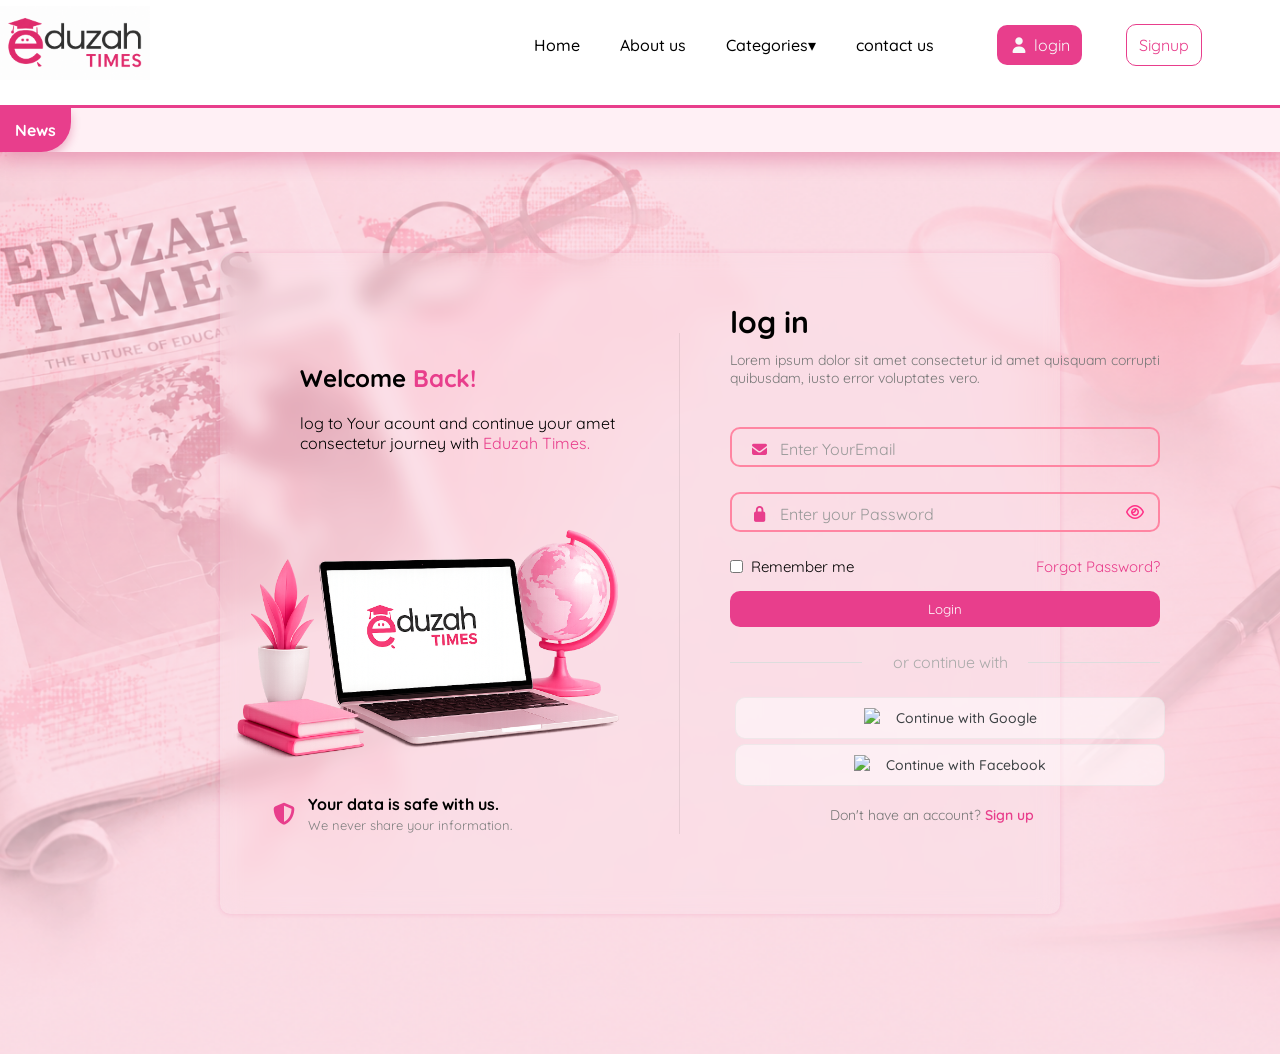
==== login.html @ 4630df05 "first commit" ====
<!DOCTYPE html>
<html lang="en">

<head>
  <meta charset="UTF-8">
  <meta name="viewport" content="width=device-width, initial-scale=1.0">
  <title>login</title>
  <link rel="stylesheet" href="./css/style.css">
  <link rel="stylesheet" href="./css/all.min.css">
  <link rel="preconnect" href="https://fonts.googleapis.com">
  <link rel="preconnect" href="https://fonts.gstatic.com" crossorigin>
  <link href="https://fonts.googleapis.com/css2?family=Quicksand:wght@300..700&display=swap" rel="stylesheet">
</head>

<body>
   <header id="Home">
    <div class="navbar">
      <div class="nav">
        <a href="index.html"><img src="logo.home.png"></a>
    <input type="checkbox" id="check">

    <label for="check" class="icons">
        <i class="fa-solid fa-bars"></i>
    </label>
        <ul>
          <li><a href="index.html#Home">Home</a></li>
          <li><a href="index.html#AboutuS">About us</a></li>
          <li class="dropdown">
            <a href="index.html#Categories">Categories▾</a>
            <div class="dropdown-content">
              <a href="#technology">technology</a>
              <a href="#politics">politics</a>
              <a href="#sports">sports</a>
              <a href="#Health">Health</a>
              <a href="#education">education</a>
              <a href="#life style">life style</a>
            </div>
          </li>
          <li><a href="index.html#contact-us">contact us</a></li>
          </ul>
        <div class="log-in">
         <a href="login.html">
           <i class="fa-solid fa-user"></i>login</a>
        </div>
        <div class="Sign-up">
       <a href=Signup.html>Signup</a>
        </div>
      
        <div class="search-btn">
          <i class="fa fa-search"></i>
        </div>
      </div>
      </div>
    
    <div class="ticker">
      <div class="ticker-label"> News</div>

      <div class="ticker-content">
        <p>Breaking: Eduzah Times is live–Explore education & tech updates now!</p>
      </div>
      </div>
      </header>

      <div class="ticker-search">
        <i class="fa-solid fa-xmark"></i>
      </div>
    </div>
  <section id="login">
    <!-- <div class="title">
      <h2>Log In</h2>
      <p>
        Lorem ipsum, dolor sit amet consectetur adipisicing elit.
      </p>
    </div> -->
    <div class="login-container">
      <!-- <small></small>
      <small></small>
      <small></small>
      <small></small> -->
      <div class="contact-content">
        <div class="login-left">

          <h1>Welcome <span>Back!</span></h1>
          <p>log to Your acount and continue your amet consectetur journey with <span>Eduzah Times.</span></p>
          <img src="log in.png.png">
          <div class="secure">
            <i class="fa-solid fa-shield-halved"></i>
            <div>
              <p>Your data is safe with us.</p>
              <span>We never share your information.</span>
            </div>
          </div>
        </div>
        <div class="login-right">
          <h2>log in</h2>
          <p>Lorem ipsum dolor sit amet consectetur id amet quisquam corrupti quibusdam, iusto error voluptates vero.
          </p>
          <form>
            <div class="input-box-11">
              <input type="email" required>
              <label><i class="fa-solid fa-envelope"></i> Enter YourEmail </label>
            </div>

            <div class="input-box-11">
              <input type="password" required>
              <label> <i class="fa-solid fa-lock"></i> Enter your Password</label>
              <div class="eye">
                <i class="fa-regular fa-eye"></i>
              </div>
            </div>
            <div class="options">
                <div class="remember">
              <input type="checkbox" id="f-end" name="lg" value="f-end">
              <label for="f-end">Remember me</label>
               </div>
              <a href="#">Forgot Password?</a>
          </div>

            <button type="submit" class="btn">Login</button>

            <div class="divider">or continue with</div>

            <div class="social-btns">
              <button class="google">
                <img src="https://developers.google.com/identity/images/g-logo.png" alt="Google">
                <span>Continue with Google</span>
              </button>
              </button>

              <button class="facebook">
                <img src="https://upload.wikimedia.org/wikipedia/commons/5/51/Facebook_f_logo_%282019%29.svg"
                  alt="Facebook">
                <span>Continue with Facebook</span>
              </button>
            </div>

            <p class="signup">
              Don't have an account? <a href="#">Sign up</a>
            </p>
          </form>
        </div>
      </div>
    </div>
  </section>

</body>

</html>
---- css/style.css ----
* {

    padding: 0;
    margin: 0;
    box-sizing: border-box;
    font-family: "Quicksand", sans-serif;

}

html {
    scroll-behavior: smooth;
}

html,
body {
    overflow-x: hidden;
}

/*---------------------------------------------------------------------------Home---------------------------------------------------------------------------------*/
/* ===== NAVBAR ===== */
#Home .navbar {
    position: fixed;
    top: 0;
    width: 100%;
    height: 12vh;
    background-color: white;
    z-index: 1000;
    border-bottom: 3px solid #E83E8C;

}

#Home .navbar .nav {
    display: flex;
    justify-content: space-between;
    align-items: center;
    width: 100%;
    max-width: 1300px;
    min-height: 90px;
    margin: auto;
}

#Home .navbar img {
    width: 100%;
    max-width: 150px;

}

#Home .navbar .nav ul {
    display: flex;
    list-style: none;
    margin-left: 25%;
}


#Home .navbar .nav ul a {
    margin: 0 20px;
    color: black;
    font-weight: 500;
    text-decoration: none;
}

#Home .navbar ul a:not(.dropdown-content a):hover {
    color: #E83E8C;
    border-bottom: 2px solid #E83E8C;
    cursor: pointer;
}

/* ===== SEARCH BUTTON ===== */
.search-btn {
    width: 35px;
    height: 35px;
    border-radius: 50%;
    border: 2px solid #E83E8C;
    display: flex;
    align-items: center;
    justify-content: center;
    cursor: pointer;
    position: relative;
    left: 70px;
}

.search-btn i {
    color: #E83E8C;
}

/* ===== DROPDOWN ===== */
.dropdown {
    position: relative;

}

.dropdown-content {
    display: none;
    position: absolute;
    background-color: #f9f9f9;
    min-width: 160px;
    box-shadow: 0px 8px 16px rgba(0, 0, 0, 0.2);
    z-index: 1000;
}

.dropdown-content a {
    color: black;
    padding: 12px 16px;
    display: block;
    text-decoration: none;
}

#drop {
    display: none;
}

.dropdown:hover .dropdown-content {
    display: block;

}

#Home .navbar .nav .dropdown-content a:hover {
    color: #E83E8C;
    cursor: pointer;
}

/* ===== BUTTONS ===== */
#Home .navbar .nav .log-in {
    background-color: #E83E8C;
    border-radius: 10px;
    padding: 10px 12px;

}

#Home .navbar .nav .log-in a {
    text-decoration: none;
    color: #f8f8f8;

}

#Home .navbar .nav .log-in a i {
    margin-right: 5px;
}

#Home .navbar .nav .log-in:hover {
    background-color: #ff3c97;

}

#Home .navbar .nav .Sign-up {
    border: 1px solid #E83E8C;
    border-radius: 10px;
    padding: 10px 12px;

}

#Home .navbar .nav .Sign-up a {
    text-decoration: none;
    color: #E83E8C;
}

#Home .navbar .nav .Sign-up:hover {
    background: #FFF0F5;

}

/* ===== HERO ===== */
#Home .home-content {
    background: url(home.jpg.png);
    background-repeat: no-repeat;
    background-size: cover;
    height: 85vh;
    display: flex;
    justify-content: center;
    align-items: center;
    background-position: center top;
    position: relative;
    margin-top: 120px;
}

#Home .home-content::before,
#login::before,
#Signup::before {
    content: "";
    position: absolute;
    top: 0;
    left: 0;
    height: 100%;
    width: 100%;
    background-color: rgba(232, 62, 140, 0.1);
}

header .home-content .content {
    text-align: center;
    z-index: 10;
}

header .content h1 {
    font-size: 50px;
}

header .content h1 span {
    font-size: 45px;
    color: #E83E8C;
}

header .content p {
    margin: 20px auto 40px;
    color: black;
    width: 100%;
    max-width: 530px;
}

/* ===== BUTTON HERO ===== */
.btn-hero {
    padding: 15px 30px;
    border-radius: 15px;
    text-decoration: none;
    color: #E83E8C;
    border: 1px solid #E83E8C;
}

.btn-hero:hover {
    background-color: #E83E8C;
    color: #f8f8f8;
}

/* ===== TICKER ===== */
.ticker {
    position: fixed;
    top: 12vh;
    width: 100%;
    display: flex;
    align-items: center;
    background: #FFF0F5;
    overflow: hidden;
    box-shadow: 0 8px 20px rgba(194, 24, 91, 0.3);
    z-index: 999;

}

.ticker-label {
    background: #E83E8C;
    color: white;
    padding: 12px 15px;
    font-weight: bold;
    cursor: pointer;
    border-bottom-right-radius: 30px;
    box-shadow: 0 5px 10px rgba(194, 24, 91, 0.3);
}

.ticker-content {
    flex: 1;
    overflow: hidden;
    white-space: nowrap;
}

.ticker-content p {
    display: inline-block;
    padding-left: 100%;
    animation: scroll 12s linear infinite;
    color: #E83E8C;
}

@keyframes scroll {
    from {
        transform: translateX(0);
    }

    to {
        transform: translateX(-100%);
    }
}


.ticker-search {
    padding: 10px 15px;
    color: #E83E8C;
    font-size: 18px;
    cursor: pointer;
}

.icons {
    display: none;
    font-size: 20px;
    color: #E83E8C;
    cursor: pointer;
}

#check {
    display: none;
}


/* ------------------------------------------------------------------------About US------------------------------------------------------------------------------- */

/* ===== SECTIONS GENERAL ===== */
#AboutuS,
#Categories,
#contact-us .title {
    text-align: center;
    padding: 40px 20px;
    background: #FFF0F6;
}

/* ===== TITLE ===== */
.title h2 {
    font-size: 35px;
    color: #000;
    margin-bottom: 20px;
    position: relative;
    display: inline-block;
}

.title h2::after {
    content: "";
    position: absolute;
    left: 50%;
    transform: translateX(-50%);
    bottom: -10px;
    width: 40px;
    border-bottom: 3px solid #E83E8C;
}

.title p {
    font-size: 18px;
    margin-bottom: 20px;
}

/* ===== ABOUT SECTION ===== */
.about-content {
    display: flex;
    justify-content: center;
    align-items: flex-start;
    gap: 50px;
    flex-wrap: wrap;
    margin-top: 20px;
}

.about-content .col {
    flex: 1;
    min-width: 300px;
}


/* ===== TEXT ===== */
.about-content .col h2 {
    text-align: left;
    color: #E83E8C;
    padding-left: 150px;

}

.about-content p {
    width: 100%;
    max-width: 550px;
    text-align: left;
    padding-left: 150px;
    position: relative;
    color: black;
}

.about-content p::after {
    content: "";
    border-bottom: 2px solid #55555531;
    position: absolute;
    bottom: -30px;
    left: 70%;
    transform: translateX(-50%);
    width: 90%;
    max-width: 800px;

}

/* ===== LIST ===== */
.about-content .col ul {
    text-align: left;
    list-style: none;
    line-height: 1.6;
    /* margin-left: 150px; */
    padding-left: 150px;

}

.about-content .col ul i {
    color: #E83E8C;
    font-size: 15px;
}

/* ===== ICON ===== */
.about-content .col .icon {
    width: 60px;
    height: 60px;
    border-radius: 50%;
    background: #ffe4f0;
    color: #E83E8C;
    display: flex;
    align-items: center;
    justify-content: center;
    cursor: pointer;
    position: relative;
    left: 70px;
    top: 55px;
    animation: float 3s linear infinite;

}

@keyframes float {
    0% {
        transform: translateY(0);
    }

    25% {
        transform: translatex(-25px);

    }

    50% {
        transform: translatex(-50px);
    }

    75% {
        transform: translatex(-25px);
    }

    100% {
        transform: translatex(0);
    }
}

/* ===== IMAGE ===== */
.about-content .col img {
    width: 92%;
    border-radius: 15px;
    margin-top: 65PX;
    box-shadow: 0 10px 20px rgba(232, 62, 140, 0.2);
}

/* ------------------------------------------------------------Categories-------------------------------------------------------------------------------------------- */
/* ===== CATEGORY BOX ===== */
.Categories-box {
    display: inline-block;
    width: 100%;
    max-width: 400px;
    height: 52vh;
    margin: 20px;
    padding: 20px;
    border-radius: 6px;
    box-shadow: 0 0 5px rgba(232, 62, 140, 0.2);
    background: white;
    position: relative;
    transition: all 0.4s ease;

}

.Categories-box:hover {
    transform: translateY(-15px) scale(1.05);
    box-shadow: 0 25px 40px rgba(232, 62, 141, 0.182);
}

/* ===== ICON ===== */
.Categories-box i {
    width: 120px;
    height: 120px;
    margin: 0 auto 20px;
    display: flex;
    align-items: center;
    justify-content: center;
    font-size: 40px;
    color: #E83E8C;
    border: 10px solid #E83E8C;
    border-radius: 50%;
    transition: 0.4s ease;
}

.Categories-box i:hover {
    background: #E83E8C;
    color: #fff;
    box-shadow: 0 0 0 15px #fcd6e3;
    cursor: pointer;
}

/* ===== TITLE ===== */
.Categories-box h3 {
    font-size: 25px;
    font-weight: bold;
    margin: 20px 0;
    color: #000;
}

/* ===== TEXT ===== */
.Categories-box p {
    margin-bottom: 25px;
}

/* ===== BUTTON ===== */
.btn-categories {
    display: inline-block;
    padding: 10px 40px;
    border-radius: 15px;
    background: #E83E8C;
    color: #fff;
    text-decoration: none;
    transition: 0.3s;
}

.btn-categories:hover {
    background: #ff3c97;
}

.btn-categories:focus {
    box-shadow: 0 0 0 10px #fcd6e3;
}

/* ===== footer===== */
.Categories-box:hover .footer {

    position: absolute;
    left: 0;
    bottom: 0;
    height: 2px;
    width: 100%;
    background-color: #E83E8C;
    animation: linemove 1s ease;


}


@keyframes linemove {
    0% {
        width: 0;
    }

    100% {
        width: 100%;
    }

}

/* ---------------------------------------------------------contact us--------------------------------------------------------------------------------------------------- */

/* ===== CONTACT SECTION ===== */
#contact-us {
    padding: 20px;
    background: #FFF0F6;
}

/* ===== CONTAINER ===== */
.container {
    width: 100%;
    max-width: 80%;
    margin: auto;
    padding: 30px;
    box-shadow: 0 0 5px rgba(232, 62, 140, 0.2);
    background: white;
    position: relative;

    overflow: hidden;
    border-radius: 30px;
}


.container::before {
    content: "";

    position: absolute;

    width: 200%;
    height: 200%;

    top: -50%;
    left: -50%;

    background: conic-gradient(transparent 0deg,
            #ff4da6, 90deg,
            #ff4da6a4, 180deg,
            #ff99cc, 270deg,
            transparent 360deg);

    animation: rotate 4s linear infinite;

}


.container::after {
    content: "";

    position: absolute;

    inset: 10px;

    border-radius: 30px;
    background-color: white;
}


.container * {
    position: relative;
    z-index: 2;
}


@keyframes rotate {
    0% {
        transform: rotate(0deg);
    }

    100% {
        transform: rotate(360deg);
    }
}

/* ===== LAYOUT =====*/
#contact-us .contact-content {
    display: flex;
    justify-content: space-between;
    align-items: flex-start;
    gap: 40px;
}

/* ===== TITLE ===== */
#contact-us h1 {
    position: relative;
    margin-bottom: 30px;
}

#contact-us h1::after {
    content: "";
    position: absolute;
    left: 0;
    bottom: -10px;
    width: 80px;
    border-bottom: 4px solid #E83E8C;
}

/* ===== FORM ===== */

#contact-us form input,
#contact-us form textarea {

    display: block;
    width: 500px;

    padding: 10px 15px;
    margin: 10px 0;
    border-radius: 5px;
    outline: none;
    border: 1px solid #E83E8C;
    border-radius: 10px;
    background-color: white;

}

/* ===== FOCUS ===== */
#contact-us .contact-content form input:focus,
#contact-us .contact-content form textarea:focus,
#contact-us .contact-content button:focus {
    border-color: #FF85A2;
    box-shadow: 0 0 0 7px #fcd6e3;
}

/* ===== BUTTON ===== */
.btn {
    margin-top: 15px;
    padding: 10px 35px;
    border-radius: 20px;
    background: #E83E8C;
    color: #fff;
    border: none;
    cursor: pointer;
    transition: 0.3s;
}

#contact-us .contact-content .btn {
    margin-left: 40%;
}

#contact-us .contact-content .btn:hover {
    background: #ff3c97;
}

#contact-us .contact-content .btn:focus {

    box-shadow: 0 0 0 10px #fcd6e3;

}

/* ===== RIGHT CONTENT ===== */
.right-content {
    line-height: 1.7;
}

.right-content p {
    font-size: 17px;
    margin-bottom: 20px;
}

/* ===== ICONS ===== */
#contact-us .contact-content i {
    color: #E83E8C;
    margin-right: 10px;
}

#contact-us a i {
    margin-top: 15px;
    padding: 10px 25px 10px 13px;
    border-radius: 50%;
    border: 1px solid #E83E8C;
    background-color: white;
    transition: 0.3s;
}

#contact-us a i:hover {
    background: #E83E8C;
    color: #fff;
}

/* ---------------------------------------------------------------------------log in------------------------------------------------------------------------- */
#login,
#Signup {
    padding: 140px 40px;
    background: url(home.jpg.png);
    background-repeat: no-repeat;
    margin-top: 70px;
    display: flex;
    background-size: cover;
    background-position: center top;
    justify-content: center;
    align-items: center;
    min-height: 100vh;
    position: relative;

}

#login .title {
    text-align: center;
}


/* ===== CONTAINER ===== */
.login-container {
    width: 70%;
    margin: auto;
    padding: 50px;
    border-radius: 10px;
    background: rgba(255, 255, 255, 0.08);
    backdrop-filter: blur(10px);
    box-shadow: 0 0 5px rgba(232, 62, 140, 0.2);
}

/* ===== LAYOUT ===== */
#login .contact-content {
    display: flex;
    justify-content: space-between;
    align-items: center;
    gap: 30px;
    color: #000;
}

#login .contact-content .login-left {
    position: relative;
}

#login .contact-content .login-left::after {
    content: "";
    position: absolute;
    top: 0;
    bottom: 0;
    right: 20px;
    width: 1px;
    background-color: rgba(0, 0, 0, 0.08);

}

#login .contact-content .login-left h1 {
    margin: 30px 0 20px 30px;

}

#login .contact-content .login-left h1 span,
#login .contact-content .login-left p span {
    color: #E83E8C;

}

#login .contact-content .login-left p {
    margin: 0 0 50px 30px;
}

#login .contact-content .login-left img {
    position: relative;
    right: 60px;
    width: 430px;

}

#login .contact-content .login-left .secure {
    display: flex;
    align-items: center;
    gap: 10px;
}

#login .contact-content .login-left .secure i {
    color: #E83E8C;
    font-size: 22px;
}

#login .contact-content .login-left .secure p {
    margin: 0;
    font-weight: bold;
}

#login .contact-content .login-left .secure span {
    font-size: 13px;
    color: gray;
}

#login .login-right h2 {
    color: black;
    margin-bottom: 10px;
    font-size: 30px;
    font-weight: bold;
}

#login .login-right p {
    font-size: 14px;
    color: #777;
    margin-bottom: 40px;
    width: 500px;
}

.input-box-11 {
    position: relative;
    margin-bottom: 25px;
}

#login .login-right form .input-box-11 input {

    display: block;
    width: 430px;
    padding: 10px 15px;
    border-radius: 5px;
    outline: none;

    background: transparent;
    border: 2px solid #FF85A2;
    border-radius: 10px;

}

#login .login-right form .input-box-11 input:focus,
#login .login-right form .btn:focus,
.signup-btn:focus,
.input-box input:focus,
.input-box select:focus {
    border-color: #FF85A2;
    box-shadow: 0 0 0 7px #ff549038;
}


.input-box-11 label {
    position: absolute;
    left: 20px;
    top: 12px;
    color: #999;
    transition: 0.3s;
}

.input-box-11 label i {
    color: #E83E8C;
    font-size: 15px;
    margin-right: 7px;
}

.input-box-11 input:focus+label {
    top: -10px;
    left: 8px;
    font-size: 12px;
    color: #E83E8C;
    background: #fcd6e3;
    padding: 0 5px;
}

.input-box-11 .eye i {
    position: absolute;
    top: 50%;
    right: 17%;
    transform: translatey(-50%);
    color: #ff2f86;
}

input[type="checkbox"] {
    accent-color: #E83E8C;
}

.options {
    font-size: 15px;
    display: flex;
    align-items: center;
}

.remember {
    display: flex;
    align-items: center;
    gap: 8px;
}

.options a {
    text-decoration: none;
    color: #E83E8C;
    margin-left: auto;
    margin-right: 70px;

}

.options a:hover {
    text-decoration: underline;
}

#login .btn {
    width: 430px;
    background: #E83E8C;
    color: white;
    border: none;
    border-radius: 10px;
    cursor: pointer;
    padding: 10px 15px;
}

#login .btn:hover,
.signup-btn:hover {
    transform: translateY(-3px);
}

.divider {
    margin: 25px 60px 25px 0;
    color: #aaa;
    text-align: center;
    position: relative;
}

.divider::before,
.divider::after {
    content: "";
    width: 30%;
    height: 1px;
    background: #ddd;

    position: absolute;
    top: 50%;
}

.divider::before {
    left: 0;
}

.divider::after {
    right: 10px;
}

.social-btns button {
    border: 1px solid #dddddd6d;
    background: rgba(255, 255, 255, 0.501);
    padding: 10px 20px;
    border-radius: 10px;
    margin: 5px;
    cursor: pointer;
    font-size: 14px;
    font-weight: 500;
}

.social-btns .google,
.social-btns .facebook {
    display: flex;
    align-items: center;
    justify-content: center;
    gap: 12px;
    color: #3c4043;
    width: 430px;
    transition: all 0.3s ease;
}

.social-btns .google:hover,
.social-btns .facebook:hover {
    border-color: #ff2f86;
}

.facebook img,
.google img {
    width: 20px;
    height: 20px;
}

.signup {
    margin: 20px 20%;

}

.signup a {
    color: #E83E8C;
    text-decoration: none;
    font-weight: 600;
}

.signup a:hover {
    text-decoration: underline;
}

/*-----------------------------------------------------------------------sign up--------------------------------------------------------------------*/
#Signup .title {
    text-align: center;
}

#Signup .sign-up {
    display: flex;
    justify-content: center;
    align-items: center;

}

/* ================= CONTAINER ================= */

.signup-container {
    width: 100%;
    max-width: 1200px;

    display: flex;
    align-items: flex-start;
    justify-content: space-around;

}

/* ================= FORM ================= */

.form-box {
    width: 520px;

    background: rgba(255, 255, 255, 0.08);
    backdrop-filter: blur(10px);
    padding: 45px;
    margin-top: 30PX;
    border-radius: 25px;

    box-shadow: 0 10px 40px rgba(255, 78, 151, .15);
}


.form-box h2 {
    text-align: center;
    font-size: 35px;
    margin-bottom: 10px;
}

.form-box h2 span {
    color: #ff2f86;
}

.form-box .text {
    text-align: center;
    color: #666;
    margin-bottom: 35px;
}

/* INPUTS */

.row {
    display: flex;
    gap: 15px;
}

.input-box {
    width: 100%;
    margin-bottom: 20px;
    position: relative;
}

.input-box input,
.input-box select {
    width: 100%;
    padding: 10px 15px;
    background: transparent;
    border: 2px solid #FF85A2;
    border-radius: 14px;

    padding-left: 50px;

    font-size: 14px;
    outline: none;

    transition: .3s;
}

input[type="date"]::-webkit-calendar-picker-indicator {
    filter: invert(41%) sepia(94%) saturate(2474%) hue-rotate(307deg) brightness(101%) contrast(101%);

}

select {
    appearance: none;
}

.input-box i {
    position: absolute;
    top: 50%;
    left: 18px;
    transform: translateY(-50%);
    color: #ff2f86;
}

.eye {
    right: 18px;
    left: auto !important;
    cursor: pointer;
    color: #E83E8C;
}

/* BUTTON */

.signup-btn {
    width: 100%;
    padding: 10px 15px;

    border: none;
    border-radius: 14px;

    background: linear-gradient(to right, #ff2f86, #ff5ca8);

    color: white;
    font-size: 18px;

    cursor: pointer;

    transition: .3s;
}


/* OR */

.or {
    text-align: center;
    margin: 25px 0;
    color: #777;
    position: relative;
}

.or::before,
.or::after {
    content: "";
    width: 35%;
    height: 1px;
    background: #ddd;

    position: absolute;
    top: 50%;
}

.or::before {
    left: 0;
}

.or::after {
    right: 0;
}

/* BOTTOM */

.bottom {
    text-align: center;
    margin-top: 25px;
    color: #555;
}

.bottom a {
    color: #ff2f86;
    text-decoration: none;
    font-weight: 600;
}

.bottom a:hover {
    text-decoration: underline;
}

/*-------------------------------------------------------------------------footer-----------------------------------------------------------------------*/

#footer {
    background-color: #E83E8C;
    padding: 6rem 5rem;
}

#footer .footer-top .row {
    display: grid;
    grid-template-columns: 1.5fr 1fr 1.5fr 1.5fr;
    column-gap: 3rem;

}

#footer .footer-top .row h2 {

    color: white;
    font-size: 22px;

}

#footer .footer-top .row hr {

    width: 50px;
    height: 2px;
    background-color: white;
    border: none;
    border-radius: 5px;
    margin: 10px 0 2rem;

}

#footer .footer-top .row p {
    color: white;
}

#footer .footer-top .row .col-1 .social {

    margin-top: 30px;

}

#footer .footer-top .row .col-1 .social a {

    font-size: 14px;
    border: 2px solid white;
    border-radius: 50%;
    color: white;
    padding: 9px;
    margin-right: 10px;
    transition: all 0.3s ease;


}

#footer .footer-top .row .col-1 .social a:hover {

    background-color: white;
    color: #E83E8C;

}

#footer .footer-top .row .col-2 ul li {

    color: white;
    margin: 15px 0;
    transition: all 0.3s ease;
    list-style: none;

}

#footer .footer-top .row .col-2 ul li:hover {
    transform: translateX(10px);
}

#footer .footer-top .row .col-2 ul li a {

    color: white;
    margin-right: 5px;

}

#footer .footer-top .row .col-4 p {

    margin-bottom: 20px;

}

#footer .footer-top .row .col-3 ul li {

    margin: 15px 0;
    color: white;
    list-style: none;

}

#footer .footer-top .row .col-4 {
    position: relative;
}

#footer .footer-top .row .col-4 input {

    padding: 15px;
    width: 100%;
    color: white;
    background-color: transparent;
    border: 1px solid white;
    border-radius: 5px;
    outline-color: none;
    position: relative;

}

#footer .footer-top .row .col-4 input::placeholder {
    color: white;
}

#footer .footer-top .row .col-4 input:focus {
    border-color: #FF85A2;
}


#footer .footer-top .row .col-4 button {
    position: absolute;
    right: 0;
    bottom: 62px;
    border: none;
    border-top-right-radius: 5px;
    border-bottom-right-radius: 5px;
    padding: 15.5px 15px;

}

#footer .footer-top .row .col-4 button i {
    color: #E83E8C;
    font-size: 16px;
    cursor: pointer;
    transition: all 0.3s ease;

}

#footer .footer-top .row .col-4 button i:hover {
    color: #000;

}

/* --------------------------------------------------------------------------------------- */
#footer-bottom {
    padding: 2rem;
    text-align: center;
    background-color: #ff3e98ef;
}

#footer-bottom .copyright p {
    color: white;
}

#footer-bottom .copyright a {
    font-weight: 600;
    color: white;
}


/* ================= RESPONSIVE ================= */

@media(max-width:768px) {
    #Home .navbar img {
        width: 100%;
        max-width: 120px;
        margin-left: 30px;

    }

    .icons {
        display: inline-block;
        margin-left: auto;
        width: 35px;
        height: 35px;
        border: 2px solid #E83E8C;
        display: flex;
        align-items: center;
        justify-content: center;
        border-radius: 50%;
    }


    .search-btn {
        width: 35px;
        height: 35px;
        border-radius: 50%;
        border: 2px solid #E83E8C;
        display: flex;
        align-items: center;
        justify-content: center;
        position: relative;
        left: -80px;
    }



    .nav ul {
        position: absolute;

        top: 85px;
        right: 0px;

        width: 260px;

        background: white;

        flex-direction: column;
        align-items: flex-start;

        border-radius: 18px;

        box-shadow: 0 8px 25px rgba(0, 0, 0, 0.1);

        max-height: 0;
        overflow: hidden;

        transition: 0.5s;

        padding: 0 20px;

        z-index: 100;
    }

    #check:checked~ul {
        max-height: 800px;
        padding: 20px 20px 110px 0px;
    }

    .nav ul li {
        margin: 12px 0;
    }


    .log-in {
        position: absolute;

        top: 280px;
        right: 25px;


        width: 220px;

        opacity: 0;

        transition: 0.5s;

        z-index: 101;
    }

    .log-in a {
        display: flex;
        align-items: center;
        gap: 10px;
    }



    .Sign-up {
        position: absolute;

        top: 330px;
        right: 25px;

        width: 220px;

        opacity: 0;

        transition: 0.5s;

        z-index: 101;
    }

    .Sign-up a {
        display: block;

    }


    #check:checked~.log-in,
    #check:checked~.Sign-up {
        opacity: 1;

    }


    header .content h1 {
        font-size: 32px;
    }

    header .content p {
        width: 90%;

    }


    .about-content {
        flex-direction: column;
    }

    .about-content .col h2,
    .about-content p {
        width: 100%;
        text-align: left;
    }

    .about-content .col ul {
        text-align: left;
    }




    .Categories-box {
        width: 90%;
        height: auto;
    }

    .container {
        max-width: 95%;
        padding: 20px;
    }

    .left-content,
    .right-content {
        width: 100%;
    }

    #contact-us .contact-content {
        flex-direction: column;
    }



    #contact-us form input,
    #contact-us form textarea {
        width: 100%;


    }

    .login-container {
        width: 95%;
        padding: 20px;
        text-align: center;
    }

    #login .contact-content {
        flex-direction: column;
    }

    #login .contact-content .login-left img {
        width: 100%;
        right: 0;
    }

    #login .login-right p {
        width: 100%;
    }

    #login .contact-content .login-left::after {
        content: "";
        position: absolute;
        top: auto;
        bottom: -20px;
        left: 0;
        right: 0;
        width: 100%;
        height: 1px;
    }

    #login .contact-content .login-left .secure {
        display: flex;
        justify-content: center;
        align-items: center;

    }

    #login .login-right form .input-box-11 input,
    #login .btn,
    .social-btns .google,
    .social-btns .facebook {
        width: 100%;

    }

    .input-box-11 .eye i {
        position: absolute;
        right: 5%;
    }

    .options a {
        text-decoration: none;
        color: #E83E8C;
        margin-left: auto;
        margin-right: 10px;

    }

    .divider {
        margin-left: 60px;
        text-align: center;
        position: relative;
        font-size: 13px;
    }


    .divider::before,
    .divider::after {
        content: "";
        width: 35%;
        height: 1px;
        background: #ddd;

        position: absolute;
        top: 50%;
    }

    .divider::before {
        left: -20px;
    }

    .divider::after {
        right: -20px;
    }

    .signup {
        margin: 0;
    }

    #footer .footer-top .row {
        grid-template-columns: 1.5fr 1fr;
        row-gap: 50px;

    }

    #footer {
        padding: 3rem 1.5rem;
    }

    #footer .footer-top .row .col-4 button {
        position: absolute;
        right: 0;
        bottom: 42px;
    }

}

@media screen and (max-width:500px) {

    .about-content p::after {
        display: none;
    }
}

@media screen and (max-width:576px) {



    /* ===== HERO ===== */

    #Home .home-content {

        margin-top: 90px;

        padding: 50px;
    }

    header .content h1 {
        font-size: 24px;
    }

    header .content h1 span {
        font-size: 26px;
    }

    header .content p {
        width: 100%;
        font-size: 14px;
    }

    /* ===== ABOUT ===== */

    .about-content {
        flex-direction: column;
    }


    .about-content p::after {
        content: "";
        border-bottom: 2px solid #55555531;
        position: absolute;
        bottom: -30px;
        left: 65%;
        width: 100%;
        max-width: 380px;

    }

    .about-content .col img {
        width: 100%;
    }


    /* ===== CATEGORIES ===== */

    .Categories-box {
        width: 95%;
        height: auto;
    }

    /* ===== CONTACT ===== */

    .container {
        max-width: 100%;
        padding: 15px;
    }

    #contact-us .contact-content {
        flex-direction: column;
    }

    #contact-us form input,
    #contact-us form textarea {
        width: 100%;
    }


    .options {
        font-size: 13px;
    }

    .options a {
        text-decoration: none;
        color: #E83E8C;
        margin-left: auto;
        margin-right: 20px;

    }

    .divider {
        margin-left: 50px;
        color: #aaa;
        text-align: center;
        position: relative;
        font-size: 13px;
    }

    .or {
        font-size: 13px;
    }

    .divider::before,
    .divider::after {
        content: "";
        width: 35%;
        height: 1px;
        background: #ddd;

        position: absolute;
        top: 50%;
    }

    .or::before,
    .or::after {
        content: "";
        width: 25%;
    }



    .divider::before {
        left: -35px;
    }


    .divider::after {
        right: -35px;
    }


    .signup-container {
        width: 100%;
        max-width: 75%;

        padding: 20px;

    }


    /* ===== FOOTER ===== */

    #footer .footer-top .row {
        grid-template-columns: 1fr;
    }

    #footer .footer-top .row .col-4 button {
        position: absolute;
        right: 0;
        bottom: 0px;
    }

    #footer {
        padding: 3rem 1rem;
    }

}
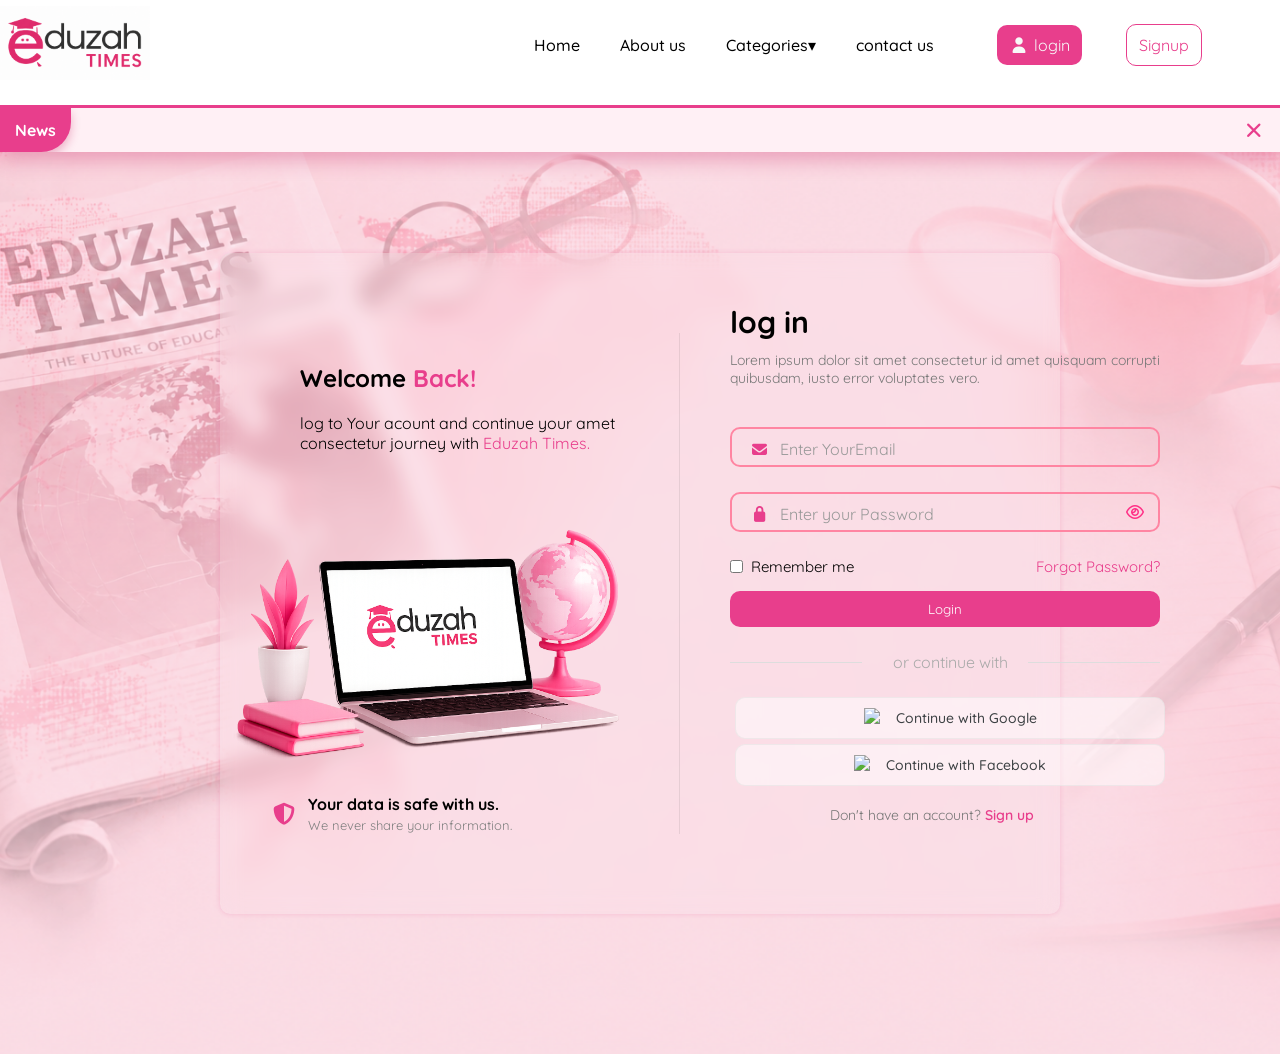
==== commit a161edf0: "update project" ====
--- a/login.html
+++ b/login.html
@@ -52,13 +52,17 @@
       </div>
       </div>
     
-    <div class="ticker">
+       <div class="ticker">
       <div class="ticker-label"> News</div>
 
       <div class="ticker-content">
         <p>Breaking: Eduzah Times is live–Explore education & tech updates now!</p>
       </div>
+
+      <div class="ticker-search">
+        <i class="fa-solid fa-xmark"></i>
       </div>
+    </div>
       </header>
 
       <div class="ticker-search">
@@ -66,17 +70,7 @@
       </div>
     </div>
   <section id="login">
-    <!-- <div class="title">
-      <h2>Log In</h2>
-      <p>
-        Lorem ipsum, dolor sit amet consectetur adipisicing elit.
-      </p>
-    </div> -->
     <div class="login-container">
-      <!-- <small></small>
-      <small></small>
-      <small></small>
-      <small></small> -->
       <div class="contact-content">
         <div class="login-left">
 
@@ -135,7 +129,7 @@
             </div>
 
             <p class="signup">
-              Don't have an account? <a href="#">Sign up</a>
+              Don't have an account? <a href="login.html">Sign up</a>
             </p>
           </form>
         </div>
--- a/css/style.css
+++ b/css/style.css
@@ -219,6 +219,7 @@
     background-color: #E83E8C;
     color: #f8f8f8;
 }
+ 
 
 /* ===== TICKER ===== */
 .ticker {
@@ -547,63 +548,20 @@
     max-width: 80%;
     margin: auto;
     padding: 30px;
-    box-shadow: 0 0 5px rgba(232, 62, 140, 0.2);
+    box-shadow: 0 0 5px #e83e8c33;
     background: white;
     position: relative;
 
     overflow: hidden;
-    border-radius: 30px;
-}
-
-
-.container::before {
-    content: "";
-
-    position: absolute;
-
-    width: 200%;
-    height: 200%;
-
-    top: -50%;
-    left: -50%;
-
-    background: conic-gradient(transparent 0deg,
-            #ff4da6, 90deg,
-            #ff4da6a4, 180deg,
-            #ff99cc, 270deg,
-            transparent 360deg);
-
-    animation: rotate 4s linear infinite;
-
-}
-
-
-.container::after {
-    content: "";
-
-    position: absolute;
-
-    inset: 10px;
-
-    border-radius: 30px;
-    background-color: white;
-}
-
-
-.container * {
-    position: relative;
-    z-index: 2;
-}
-
-
-@keyframes rotate {
-    0% {
-        transform: rotate(0deg);
-    }
-
-    100% {
-        transform: rotate(360deg);
-    }
+
+  background: linear-gradient(white, white) padding-box,
+              linear-gradient(145deg, transparent 35%,#ff587f, #E83E8C) border-box;
+  border: 2px solid transparent;
+  border-radius: 20px;
+}
+
+.container .contact-content  {
+  flex: 1;
 }
 
 /* ===== LAYOUT =====*/
@@ -1090,10 +1048,18 @@
     filter: invert(41%) sepia(94%) saturate(2474%) hue-rotate(307deg) brightness(101%) contrast(101%);
 
 }
+input[type="date"] {
+         color: #666;
+}
 
 select {
     appearance: none;
 }
+select:valid {
+       color: #666;
+
+}
+
 
 .input-box i {
     position: absolute;
@@ -1379,8 +1345,8 @@
     .nav ul {
         position: absolute;
 
-        top: 85px;
-        right: 0px;
+        top: 70px;
+        right: 15px;
 
         width: 260px;
 
@@ -1416,8 +1382,8 @@
     .log-in {
         position: absolute;
 
-        top: 280px;
-        right: 25px;
+        top: 268px;
+        right: 40px;
 
 
         width: 220px;
@@ -1440,8 +1406,8 @@
     .Sign-up {
         position: absolute;
 
-        top: 330px;
-        right: 25px;
+        top: 320px;
+        right: 40px;
 
         width: 220px;
 
@@ -1785,4 +1751,17 @@
         padding: 3rem 1rem;
     }
 
-}+}
+
+
+@media screen and (max-width:450px){
+   
+    .signup-container {
+        width: 100%;
+        max-width: 65%;
+
+        padding: 20px;
+
+    }
+
+}
